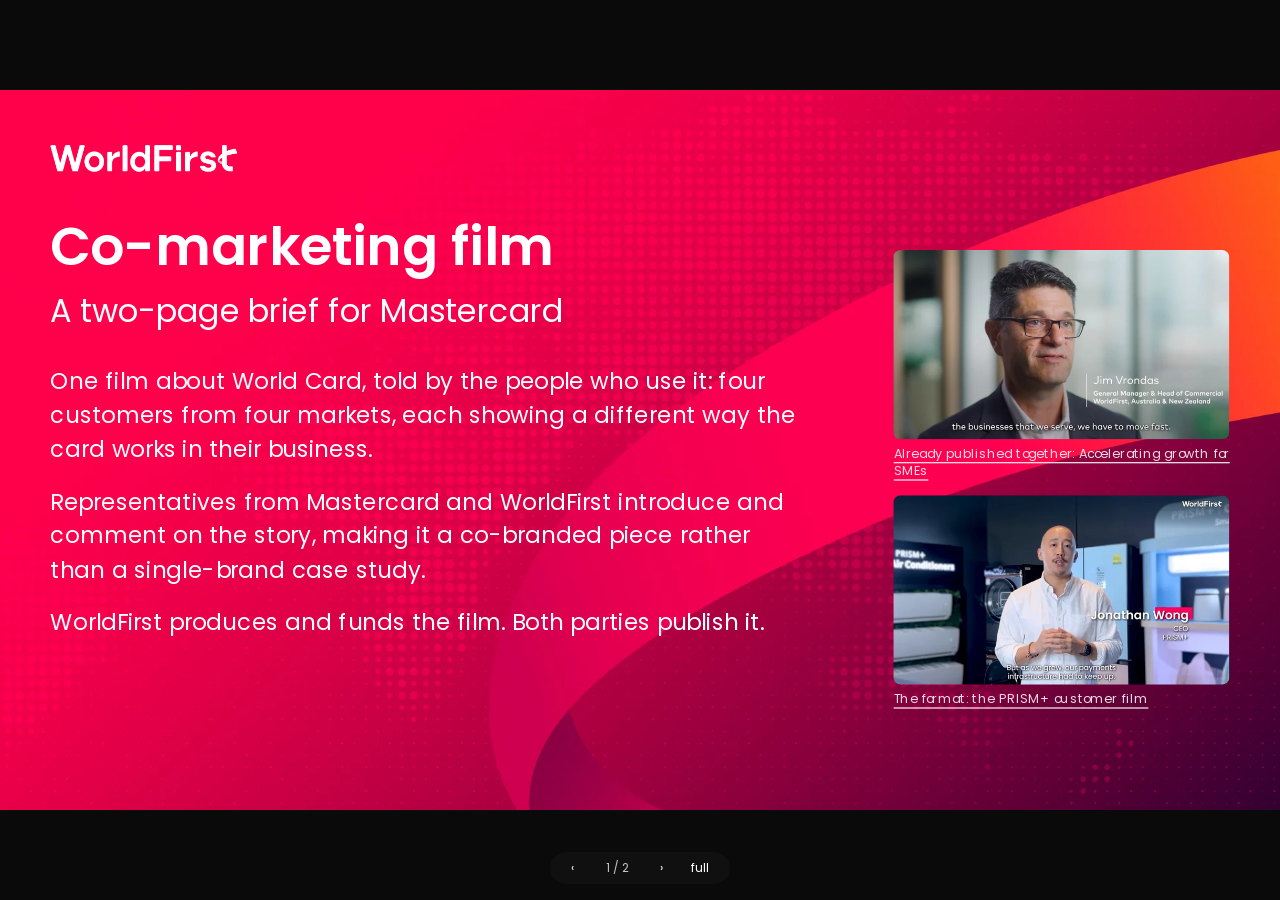
==== brief.html @ 959a9b86 "Two-page brief for Mastercard at /brief.html, linking the films and the full proposal" ====
<!doctype html>
<html lang="en">
<head>
<meta charset="utf-8">
<meta name="viewport" content="width=device-width,initial-scale=1">
<meta name="robots" content="noindex,nofollow">
<title>Co-marketing film — two-page brief</title>
<link rel="stylesheet" href="wf-deck.css">
<style>
  /* brief-only layout, on top of the kit */
  .lead { position: absolute; left: 37.7px; top: 206px; width: 560px; }
  .lead p { margin: 0 0 14px; font-size: 17px; line-height: 1.5; }
  /* the film column rides higher than the text: the title is only 546 wide, so
     the right side of a cover is clear from y=120 */
  .films {
    position: absolute; left: 670.3px; top: 120px; width: 252px;
    display: flex; flex-direction: column; gap: 12px;
  }
  .film { display: block; text-decoration: none; color: inherit; }
  .film .shot {
    width: 252px; aspect-ratio: 16/9; border-radius: 5.5px; overflow: hidden;
    background: var(--wf-panel);
  }
  .film .shot img { width: 100%; height: 100%; max-width: 100%; object-fit: cover; display: block; }
  .film span { display: block; margin-top: 5px; font-size: 9.5px; line-height: 1.35; opacity: .85; }

  .cols { position: absolute; left: 37.7px; top: 104px; width: 884.6px; display: flex; gap: 36px; }
  .col { flex: 1 1 0; min-width: 0; }
  .col h3 {
    margin: 0 0 10px; font-size: 15px; font-weight: 500;
    padding-bottom: 7px; border-bottom: 1px solid var(--rule);
  }
  .col ul { margin: 0; padding: 0; list-style: none; }
  .col li { font-size: 12.5px; line-height: 1.5; margin-bottom: 9px; padding-left: 13px; position: relative; }
  .col li::before { content: '•'; position: absolute; left: 0; }
  .col .d { display: flex; gap: 10px; font-size: 12.5px; line-height: 1.5; margin-bottom: 9px; }
  .col .d b { flex: 0 0 76px; font-weight: 500; }

  .more {
    position: absolute; left: 37.7px; bottom: 44px; width: 884.6px;
    font-size: 11px; opacity: .85;
  }
</style>
</head>
<body>

<div id="deck">

  <!-- 1 · What this is -->
  <section class="slide is-cover bg-cover no-num">
    <h1 class="title" style="top:96px">Co-marketing film</h1>
    <p class="sub" style="top:152px">A two-page brief for Mastercard</p>
    <div class="lead">
        <p>One film about World Card, told by the people who use it: four customers from four
           markets, each showing a different way the card works in their business.</p>
        <p>Representatives from Mastercard and WorldFirst introduce and comment on the story,
           making it a co-branded piece rather than a single-brand case study.</p>
        <p>WorldFirst produces and funds the film. Both parties publish it.</p>
    </div>
    <div class="films">
        <a class="film" href="https://www.linkedin.com/feed/update/urn:li:activity:7482740399548116993" target="_blank" rel="noopener">
          <div class="shot"><img src="assets/ref/mastercard_sme_film.webp" alt=""></div>
          <span>Already published together: Accelerating growth for SMEs</span>
        </a>
        <a class="film" href="https://www.linkedin.com/posts/how-prism-grew-from-a-6-person-startup-to-ugcPost-7438007645384417280-sHbH/" target="_blank" rel="noopener">
          <div class="shot"><img src="assets/ref/prism_customer_film.webp" alt=""></div>
          <span>The format: the PRISM+ customer film</span>
        </a>
    </div>
  </section>

  <!-- 2 · The exchange and the dates -->
  <section class="slide bg-pink no-num">
    <h2 class="title">What each side puts in, and when</h2>
    <div class="cols" style="top:110px">
      <div class="col">
        <h3>WorldFirst provides</h3>
        <ul>
          <li>Production and funding of the film.</li>
          <li>Editing and versioning, including the short-form cuts.</li>
          <li>Publication across WorldFirst social channels, website and newsletter.</li>
          <li>A named project contact throughout.</li>
        </ul>
      </div>
      <div class="col">
        <h3>We ask of Mastercard</h3>
        <ul>
          <li>Agreement to appear as the named partner.</li>
          <li>A contact through whom the Mastercard interviews can be arranged.</li>
          <li>Brand assets, and approval of the final materials.</li>
          <li>Publication on Mastercard channels: optional, and the number is Mastercard's decision.</li>
        </ul>
      </div>
      <div class="col">
        <h3>Key dates</h3>
        <div class="d"><b>21 August</b><span>All interview contacts confirmed on both sides</span></div>
        <div class="d"><b>28 August</b><span>Full production plan issued to Mastercard for review</span></div>
        <div class="d"><b>October</b><span>Publication</span></div>
        <h3 style="margin-top:22px">Mastercard receives</h3>
        <ul>
          <li>Named presence in the film and the short-form cuts.</li>
          <li>The master file and cuts, for use on Mastercard channels.</li>
          <li>Distribution to the WorldFirst audience.</li>
        </ul>
      </div>
    </div>
    <p class="more">Full proposal, 14 slides:
      <a href="https://socialworldfirst.github.io/mastercard-comarketing/">socialworldfirst.github.io/mastercard-comarketing</a></p>
  </section>

</div>

<div id="nav">
  <button data-prev>&lsaquo;</button>
  <span id="counter"></span>
  <button data-next>&rsaquo;</button>
  <button data-full>full</button>
</div>
<div id="grid"></div>

<script src="wf-deck.js"></script>
</body>
</html>
---- wf-deck.css ----
/* ==========================================================================
   WorldFirst deck engine — HTML port of the official WF PPT Template (Intl),
   updated April 2025.

   The stage is exactly 960 x 540 units and 1 unit = 1 px = 1 pt in the PPTX,
   so every coordinate in reference/components.md drops straight in.
   The stage is scaled to the viewport by wf-deck.js.
   ========================================================================== */

@import url('https://fonts.googleapis.com/css2?family=Poppins:wght@400;500;600&display=swap');

:root {
  /* theme "WF 17" */
  --wf-pink:       #FF0051;
  --wf-ink:        #1F2323;
  --wf-white:      #FFFFFF;
  --wf-cream:      #FFFEF6;
  --wf-purple:     #32006D;   /* accent1 */
  --wf-slate:      #484F56;   /* accent2 */
  --wf-lilac:      #D8C9E8;   /* accent3 */
  --wf-grey:       #D5D5D5;   /* accent4 */
  --wf-purple-mid: #8F66C7;   /* accent5 */
  --wf-warmgrey:   #90969A;   /* accent6 */
  --wf-panel:      #ECEDEE;
  --wf-navy:       #041E42;
  --wf-link:       #0095FF;

  --stage-w: 960;
  --stage-h: 540;
  --margin-l: 37.7px;
}

* { box-sizing: border-box; }

html, body {
  margin: 0;
  height: 100%;
  background: #0a0a0a;
  font-family: 'Poppins', -apple-system, BlinkMacSystemFont, 'Helvetica Neue', sans-serif;
  overflow: hidden;
  -webkit-font-smoothing: antialiased;
}

/* ---------- stage ------------------------------------------------------- */

#deck {
  position: fixed;
  inset: 0;
  overflow: hidden;
}

/* Centred by an explicit translate rather than by flex/grid placement, so the
   scale never depends on how the parent lays out an absolutely-positioned child. */
.slide {
  position: absolute;
  left: 50%; top: 50%;
  width: 960px;
  height: 540px;
  overflow: hidden;
  transform: translate(-50%, -50%);
  transform-origin: center center;
  display: none;
  color: var(--wf-white);
  font-weight: 400;
}
.slide.active { display: block; }

/* backgrounds -------------------------------------------------------------
   Placed with the same slight overscan as the template (-0.9, -0.4, 961.4 x 540.8) */
.slide::before {
  content: '';
  position: absolute;
  left: -1px; top: -1px; width: 962px; height: 542px;
  background-size: cover;
  background-position: center;
  z-index: 0;
}
.slide > * { position: relative; z-index: 1; }

.bg-pink::before          { background-image: url('assets/backgrounds/content_pink.webp'); }
.bg-light::before         { background-image: url('assets/backgrounds/content_light.webp'); }
.bg-purple::before        { background-image: url('assets/backgrounds/content_purple.webp'); }
.bg-cover::before         { background-image: url('assets/backgrounds/cover_dark_ribbon.webp'); }
.bg-cover-ship::before    { background-image: url('assets/backgrounds/cover_dark_photo_ship.webp'); }
.bg-cover-sme::before     { background-image: url('assets/backgrounds/cover_dark_photo_sme.webp'); }
.bg-section::before       { background-image: url('assets/backgrounds/section_pink.webp'); }
.bg-section-light::before { background-image: url('assets/backgrounds/section_light.webp'); }
.bg-section-purple::before{ background-image: url('assets/backgrounds/section_purple.webp'); }
.bg-quote::before         { background-image: url('assets/backgrounds/quote_light.webp'); }
.bg-thanks::before        { background-image: url('assets/backgrounds/thankyou_pink.webp'); }

/* light slides flip the ink.
   bg-quote is NOT one of them — the "Quotes (Light)" layout is pink with white text. */
.slide { --rule: rgba(255,255,255,.30); }
.bg-light, .bg-section-light { color: var(--wf-ink); --rule: rgba(31,35,35,.16); }

/* ---------- chrome ------------------------------------------------------ */

/* content slides: logo top-right, 112.3 x 16.3 at (809.9, 44.6) */
.slide > .logo {
  position: absolute;
  left: 809.9px; top: 44.6px; width: 112.3px; height: 16.3px;
  background: url('assets/logos/worldfirst_white.webp') no-repeat center / contain;
}
.bg-light > .logo,
.bg-section-light > .logo,
.bg-section-purple > .logo {
  background-image: url('assets/logos/worldfirst_pink.webp');
}

/* covers and section dividers: logo top-left, 141.1 x 20.5 at (37, 41.1) */
.slide.is-cover > .logo,
.slide.is-section > .logo,
.slide.is-thanks > .logo {
  left: 37px; top: 41.1px; width: 141.1px; height: 20.5px;
}

.slide > .pagenum {
  position: absolute;
  left: 856.9px; top: 491.1px; width: 65px;
  font-size: 10px; line-height: 1.4; opacity: .85;
}

/* ---------- type -------------------------------------------------------- */

.title {
  position: absolute;
  left: var(--margin-l); top: 27.6px; width: 828px;
  margin: 0;
  font-size: 32px; font-weight: 600; line-height: .9;
  letter-spacing: -.005em;
}
/* keep title text clear of the logo */
.title { padding-right: 60px; }

.body {
  position: absolute;
  left: var(--margin-l); top: 104.5px; width: 551.6px;
  margin: 0;
  font-size: 18px; font-weight: 400; line-height: 1.42;
}
.body p { margin: 0 0 14px; }
.body p:last-child { margin-bottom: 0; }
.body ul { margin: 0 0 14px; padding-left: 18px; }
.body li { margin-bottom: 6px; }
.body.wide { width: 786px; }

/* Cover. The cover slides override their layout placeholders: title and subheading
   are ONE text block, 40 then 24, flowing straight on. Do not re-split them into two
   absolutely-positioned boxes and do not take 32/20 from the layout — those defaults
   are unused. Ribbon cover starts at y=180.7, the two photo covers at y=91.4. */
.is-cover .title {
  position: static; display: block;
  margin: 0; padding: 0;
  font-size: 40px; font-weight: 600; line-height: 1.05;
}
.is-cover .sub {
  margin: 0; font-size: 24px; font-weight: 400; line-height: 1.2;
}
.is-cover .title, .is-cover .sub { width: 546.7px; }
.slide.is-cover > .title { position: absolute; left: var(--margin-l); top: 180.7px; }
.slide.is-cover > .sub   { position: absolute; left: var(--margin-l); top: 226.7px; }
.is-cover.title-high > .title { top: 91.4px; width: 374.2px; }
.is-cover.title-high > .sub   { top: 137.4px; width: 374.2px; }

/* Section divider. The title is bottom-anchored so a two-line title grows upward
   instead of running into the subheading, which sits at a fixed 227.
   A one-line title lands on the template's 180.7. */
.is-section .title { top: auto; bottom: 321.5px; width: 497.5px; }
.is-section .sub {
  position: absolute; left: var(--margin-l); top: 227px; width: 442px;
  margin: 0; font-size: 18px; font-weight: 400;
}

/* pull quote — template box is 705.9 x 323.2, which is 7 lines at 40/1.16.
   Longer quotes take .quote.sm (32px, 9 lines). Anything longer is not a pull quote. */
.quote {
  position: absolute;
  left: var(--margin-l); top: 95.7px; width: 705.9px; max-height: 323.2px;
  margin: 0; font-size: 40px; font-weight: 400; line-height: 1.16;
}
.quote.sm { font-size: 32px; line-height: 1.18; }
.is-quote .title { top: 23.4px; font-size: 14px; font-weight: 500; letter-spacing: .1em; text-transform: uppercase; }

/* thank you */
.is-thanks .title {
  top: 246px; left: 0; width: 960px; text-align: center;
  font-size: 40px; line-height: 1;
}

/* ---------- components -------------------------------------------------- */

/* Cards. Two variants, both from the template, both the same shape:
   roundRect 238.1 x 225.3, radius 5.5, no border, linear gradient white -> ECEDEE at 35%.
     .cards         template slide 20 — icon, pink 20pt title, 10pt description
     .cards.simple  template slide 13 — icon, dark 20pt label, no description
   There is no transparent/outlined card in the template. Do not invent one. */
.cards {
  position: absolute;
  left: 94.3px; top: 157.3px;
  display: flex; gap: 27.7px;
}
.card {
  position: relative;
  width: 238.1px; height: 225.3px;
  background: linear-gradient(180deg, #FFFFFF 0%, var(--wf-panel) 35%);
  border-radius: 5.5px;
  text-align: center;
  color: var(--wf-ink);
}
.card .icon {
  position: absolute; left: 0; right: 0; top: 32px; height: 76.8px;
  display: flex; align-items: center; justify-content: center;
}
.card .icon img { max-height: 100%; max-width: 96px; width: auto; }
.card h3 {
  position: absolute; left: 0; right: 0; top: 132.4px;
  margin: 0; font-size: 20px; font-weight: 500; color: var(--wf-pink); line-height: 1.4;
}
.card p {
  position: absolute; left: 24px; right: 24px; top: 171.3px;
  margin: 0; font-size: 10px; line-height: 1.5;
}

/* slide 13 variant: label only, sits lower */
.cards.simple .card h3 { top: 154.5px; color: var(--wf-ink); }

/* stat row — template slide 15. Exactly four stats, unevenly spaced because the
   WorldFirst wordmark sits between the 2nd and 3rd. Column centres are fixed:
   207.8 / 349.3 / 619.3 / 754.5. Icons y=226, numbers y=278.5, captions y=320.7. */
.stats { position: absolute; inset: 0; }
.stat { position: absolute; top: 226px; width: 160px; margin-left: -80px; text-align: center; }
.stat:nth-child(1) { left: 207.8px; }
.stat:nth-child(2) { left: 349.3px; }
.stat:nth-child(3) { left: 619.3px; }
.stat:nth-child(4) { left: 754.5px; }
.stat .icon { height: 41px; }
.stat .icon img { height: 100%; }
.stat b {
  position: absolute; left: 0; right: 0; top: 52.5px;
  font-size: 28px; font-weight: 400; line-height: 1.35;
}
.stat span {
  position: absolute; left: 0; right: 0; top: 94.7px;
  font-size: 10px; line-height: 1.6; opacity: .9;
}
/* centre wordmark — template slide 15: 140.2 x 20.4 at (411.2, 236.8) */
.stats .wordmark {
  position: absolute; left: 411.2px; top: 236.8px; width: 140.2px; height: 20.4px;
  background: url('assets/logos/worldfirst_white.webp') no-repeat center / contain;
}

/* the recurring circle motif: 391.2 dia centred at (479.6, 251.8) */
.circle-motif {
  position: absolute;
  left: 284.4px; top: 56.2px; width: 391.2px; height: 391.2px;
  border-radius: 50%;
  border: 1px solid rgba(255,255,255,.45);
}
.circle-motif.filled { background: var(--wf-panel); border: none; }

/* icon row — template slide 14: labels 141.9 wide at x=109.1 / 306.6 / 502.9 / 701.1,
   y=202; icons ~55 tall centred on each column at y=271.5 */
.iconrow {
  position: absolute;
  left: 109.1px; top: 202px; width: 733.9px; height: 130px;
  display: flex; justify-content: space-between; text-align: center;
}
.iconrow .item { position: relative; width: 141.9px; }
.iconrow .item span {
  position: absolute; left: 0; right: 0; top: 0;
  font-size: 16px; font-weight: 500; line-height: 1.4;
}
.iconrow .item img { position: absolute; left: 50%; top: 69.5px; height: 55px; transform: translateX(-50%); }

/* people row — template slide 21: avatars 71.8 at x=76 / 369.8 / 658.6, y=223.2;
   text block 127.6 wide starting 88.8 right of each avatar, y=234.3 */
.people { position: absolute; inset: 0; }
.person { position: absolute; top: 223.2px; }
.person:nth-child(1) { left: 76px; }
.person:nth-child(2) { left: 369.8px; }
.person:nth-child(3) { left: 658.6px; }
.person .avatar {
  position: absolute; left: 0; top: 0;
  width: 71.8px; height: 71.8px; border-radius: 50%;
  background: var(--wf-panel) center / cover;
}
.person .who { position: absolute; left: 88.8px; top: 11.1px; width: 127.6px; }
.person b { display: block; font-size: 20px; font-weight: 400; line-height: 1.3; }
.person span { display: block; font-size: 12px; margin-top: 2px; opacity: .9; }

/* timeline — template slide 27 */
.timeline { position: absolute; left: 48.4px; top: 176.4px; width: 800px; height: 271.7px; }
.timeline .rules { position: absolute; inset: 0; display: flex; }
.timeline .rules div {
  flex: 1;
  border-left: 1px solid currentColor;
  padding: 0 0 0 10.2px;
  font-size: 14px;
}
.timeline .bars { position: absolute; left: 2px; top: 40px; right: 0; }
.timeline .bar {
  height: 36.4px; margin-bottom: 4px;
  border-radius: 4.6px;   /* roundRect adj 12630 */
  /* the template's <a:ln> is noFill — the bars have no outline */
  display: flex; align-items: center; padding-left: 20px;
  font-size: 14px; color: var(--wf-white);
}
.timeline .bar.p1 { background: var(--wf-purple); }
.timeline .bar.p2 { background: var(--wf-purple-mid); }
.timeline .bar.p3 { background: var(--wf-lilac); color: var(--wf-ink); }
.timeline .bar.p4 { background: var(--wf-warmgrey); }
.timeline .bar.p5 { background: var(--wf-grey); color: var(--wf-ink); }

/* image placeholders — template slides 12, 29, 30, 31.
   Plain 3-up (slide 31): 288.9 x 362.2 at y=104.6, x = 38 / 335.1 / 633.
   With captions (slide 12): drops to y=124.3 x 342.6, captions on the 94.3 line. */
.figs { position: absolute; display: flex; gap: 8.2px; }
.figs.three { left: 38px; top: 104.6px; }
.figs.three .fig { width: 288.9px; height: 362.2px; }
.figs.three.capped { top: 124.3px; }
.figs.three.capped .fig { height: 342.6px; }
.figs .col { position: relative; width: 288.9px; }
.figs .col .cap { position: absolute; top: -30px; left: 0; font-size: 20px; font-weight: 500; }
.fig {
  background: #B9BDC4 center / cover;
  border-radius: 10px;
  overflow: hidden;
}
.fig img { width: 100%; height: 100%; object-fit: cover; display: block; }
.figs .cap { font-size: 16px; font-weight: 500; }

/* agenda — template slide 5: items at x=471.5, y=185 / 268.3 / 355, w=280.7 */
.agenda { position: absolute; left: 471.5px; top: 185px; width: 280.7px; }
.agenda .item { height: 85px; }
.agenda .item b { display: block; font-size: 32px; font-weight: 400; line-height: 1.2; }
.agenda .item span { display: block; font-size: 12px; margin-top: 4px; opacity: .9; }

/* generic panel */
.panel {
  background: var(--wf-panel);
  border-radius: 5.5px;
  color: var(--wf-ink);
}

/* Table. The template has no table slide, so this is built from template primitives
   only: the timeline's 1px currentColor rules, the body type scale, and no fill.
   Never give it a coloured header band or zebra rows — the background carries the
   brand, the data does not. */
.tbl {
  position: absolute;
  left: var(--margin-l); top: 150px; width: 551.6px;
  font-size: 14px; line-height: 1.35;
}
.tbl.wide { width: 884.6px; }
.tbl .tr {
  display: flex; align-items: baseline; gap: 14px;
  padding: 8px 0;
  border-bottom: 1px solid var(--rule);
}
.tbl .tr > span { flex: 1; }
.tbl .tr > span:first-child { flex: 0 0 132px; font-weight: 500; }
.tbl.wide .tr > span:first-child { flex: 0 0 176px; }
/* for label columns that would otherwise wrap and grow the row height */
.tbl.lbl-wide .tr > span:first-child { flex: 0 0 240px; }
.tbl .tr.th {
  font-size: 12px; font-weight: 500; opacity: .68;
  padding-bottom: 6px;
}
.tbl .tr.th > span { font-weight: 500; }
/* value emphasis by weight, not by colour — reads on pink, light and purple alike */
.tbl .y { font-weight: 500; }
.tbl .tr > span:not(.y):not(:first-child) { opacity: .82; }

/* Links. Never the browser blue — inherit the slide's ink so a link reads the
   same on pink, light and purple, and carry the emphasis in the underline. */
.slide a {
  color: inherit;
  text-decoration: underline;
  text-underline-offset: 2.5px;
  text-decoration-thickness: 1px;
}
.slide a:hover { text-decoration-thickness: 2px; }

/* Reference cards: a thumbnail with a caption beneath. Two or three across.
   The image sits on the template's panel grey so a dark still has an edge. */
.refs {
  position: absolute;
  left: var(--margin-l); top: 150px; width: 884.6px;
  display: flex; gap: 24px;
}
/* min-width:0 is required: a flex item defaults to min-width:auto and will not
   shrink below its image's intrinsic width, which blows the row past the stage.
   The anchor must be a block, or width:100% inside it has no definite basis. */
.refs .ref { flex: 1 1 0; min-width: 0; }
.refs .ref > a { display: block; text-decoration: none; }
.refs .shot {
  width: 100%; aspect-ratio: 16 / 9;
  background: var(--wf-panel);
  border-radius: 5.5px;
  overflow: hidden;
}
.refs .shot img {
  width: 100%; height: 100%; max-width: 100%;
  object-fit: cover; display: block;
}
.refs h3 {
  margin: 12px 0 4px;
  font-size: 16px; font-weight: 500; line-height: 1.25;
}
.refs p { margin: 0; font-size: 11px; line-height: 1.5; opacity: .85; }

/* footnote under a table or figure */
.note {
  position: absolute;
  left: var(--margin-l); bottom: 46px; width: 700px;
  margin: 0; font-size: 11px; line-height: 1.5; opacity: .72;
}

/* a block of legal or quoted copy, sitting on the template's panel surface */
.quotebox {
  position: absolute;
  left: var(--margin-l); top: 210px; width: 884.6px;
  background: var(--wf-panel); color: var(--wf-ink);
  border-radius: 5.5px;
  padding: 22px 26px;
  font-size: 14px; line-height: 1.6;
}

/* ---------- navigation chrome ------------------------------------------ */

#nav {
  position: fixed; bottom: 16px; left: 50%; transform: translateX(-50%);
  display: flex; align-items: center; gap: 14px;
  padding: 7px 14px; border-radius: 999px;
  background: rgba(20,20,20,.72);
  backdrop-filter: blur(10px);
  font-size: 12px; color: #fff;
  opacity: 0; transition: opacity .25s;
  z-index: 50;
}
#deck:hover ~ #nav, #nav:hover, #nav.show { opacity: 1; }
#nav button {
  all: unset; cursor: pointer; padding: 2px 7px; border-radius: 5px; line-height: 1;
}
#nav button:hover { background: rgba(255,255,255,.14); }
#counter { font-variant-numeric: tabular-nums; opacity: .75; min-width: 44px; text-align: center; }

/* overview grid */
#grid {
  position: fixed; inset: 0; z-index: 60;
  background: #0d0d0d; overflow-y: auto;
  display: none; padding: 28px;
  grid-template-columns: repeat(auto-fill, minmax(240px, 1fr));
  gap: 16px;
}
#grid.show { display: grid; }
#grid .thumb { position: relative; cursor: pointer; border-radius: 4px; overflow: hidden; }
#grid .thumb .holder { width: 100%; aspect-ratio: 16/9; position: relative; overflow: hidden; }
#grid .thumb .holder .slide {
  display: block; position: absolute; left: 0; top: 0;
  transform: scale(0);              /* fitGrid replaces this once measurable */
  transform-origin: top left; pointer-events: none;
}
#grid .thumb .lbl {
  position: absolute; left: 6px; bottom: 5px;
  font-size: 10px; color: #fff; text-shadow: 0 1px 3px rgba(0,0,0,.7);
}
#grid .thumb:hover { outline: 2px solid var(--wf-pink); }

/* ---------- edit mode --------------------------------------------------- */

body.editing #nav { opacity: 1; }
body.editing [contenteditable] {
  outline: 1px dashed rgba(127,127,127,.55);
  outline-offset: 3px;
  border-radius: 2px;
  cursor: text;
}
body.editing [contenteditable]:hover  { outline-color: rgba(127,127,127,.9); }
body.editing [contenteditable]:focus  {
  outline: 2px solid var(--wf-pink);
  background: rgba(255,255,255,.10);
}
.slide-tools {
  position: absolute; right: 10px; bottom: 8px;
  display: flex; gap: 5px; z-index: 20;
}
.slide-tools button {
  all: unset;
  width: 22px; height: 22px; line-height: 22px; text-align: center;
  border-radius: 4px; cursor: pointer;
  background: rgba(0,0,0,.42); color: #fff;
  font: 500 13px 'Poppins', sans-serif;
}
.slide-tools button:hover { background: var(--wf-pink); }

/* ---------- pinned comments -------------------------------------------- */

body.commenting #deck { cursor: crosshair; }
body.commenting #nav { opacity: 1; }

.wf-pin {
  position: absolute; z-index: 30;
  display: flex; align-items: flex-start; gap: 7px;
  cursor: pointer;
  /* the dot's point is the anchor, so the pin hangs down-right of the click */
  transform: translate(-2px, -2px);
}
.wf-pin-dot {
  flex: 0 0 auto;
  width: 20px; height: 20px; line-height: 20px; text-align: center;
  border-radius: 50% 50% 50% 2px;
  background: var(--wf-pink); color: #fff;
  font: 500 11px 'Poppins', sans-serif;
  box-shadow: 0 1px 5px rgba(0,0,0,.35);
}
.wf-pin-body {
  max-width: 210px;
  padding: 6px 9px; border-radius: 5px;
  background: rgba(18,18,18,.92); color: #fff;
  font: 400 11px/1.45 'Poppins', 'PingFang SC', 'Noto Sans SC', sans-serif;
  box-shadow: 0 2px 10px rgba(0,0,0,.3);
  opacity: 0; transform: translateY(-2px);
  transition: opacity .14s;
  pointer-events: none;
}
.wf-pin:hover .wf-pin-body,
body.commenting .wf-pin-body { opacity: 1; }

#nav [data-copy] { background: var(--wf-pink); }
#nav [data-copy]:hover { background: #ff3d78; }

@media print { #nav, #grid, .slide-tools { display: none !important; } }
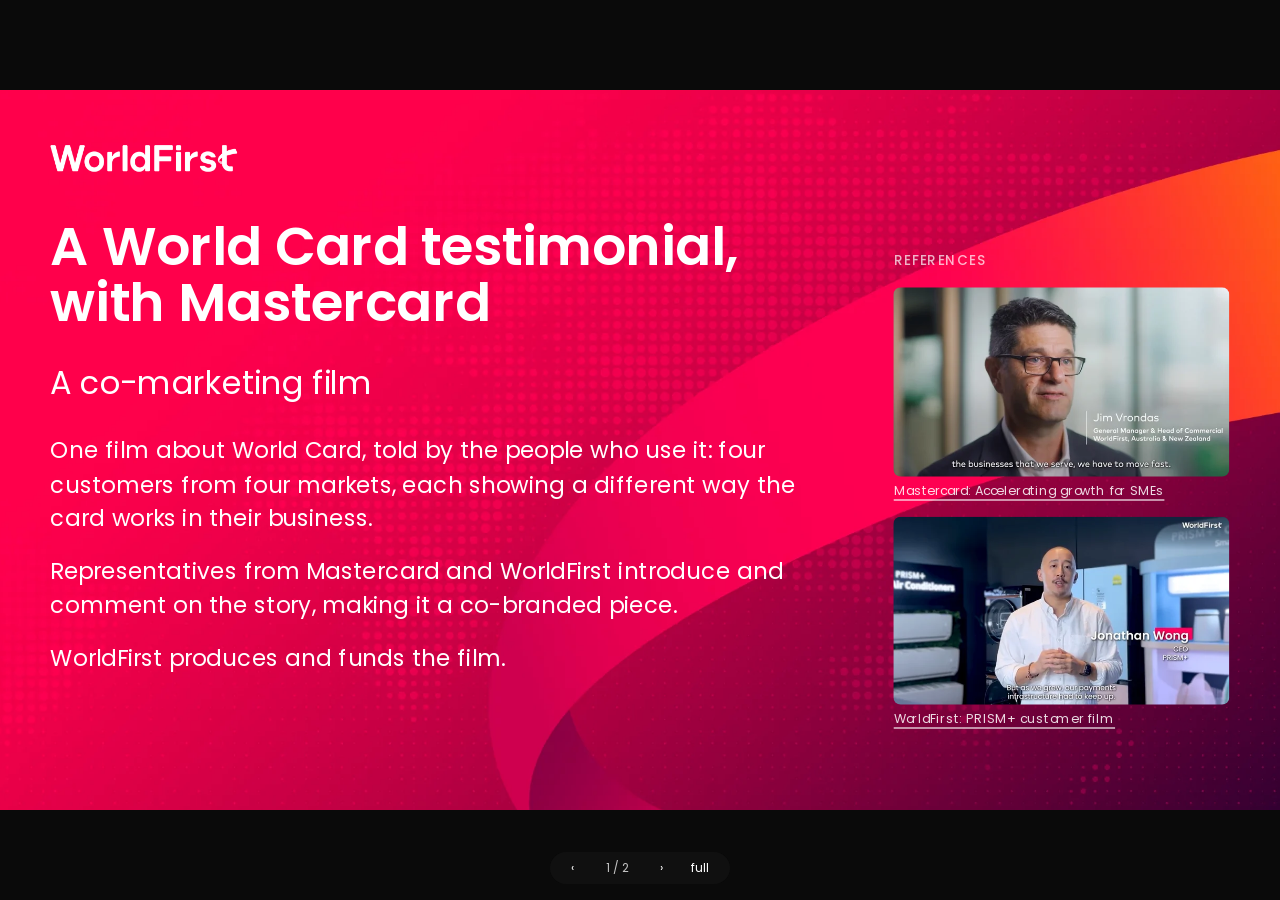
==== commit 9ddada8c: "Brief marks: testimonial-first title, references label, drop dates, soften publication line" ====
--- a/brief.html
+++ b/brief.html
@@ -8,13 +8,17 @@
 <link rel="stylesheet" href="wf-deck.css">
 <style>
   /* brief-only layout, on top of the kit */
-  .lead { position: absolute; left: 37.7px; top: 206px; width: 560px; }
+  .lead { position: absolute; left: 37.7px; top: 258px; width: 560px; }
   .lead p { margin: 0 0 14px; font-size: 17px; line-height: 1.5; }
   /* the film column rides higher than the text: the title is only 546 wide, so
      the right side of a cover is clear from y=120 */
   .films {
     position: absolute; left: 670.3px; top: 120px; width: 252px;
     display: flex; flex-direction: column; gap: 12px;
+  }
+  .films .cap {
+    font-size: 10px; font-weight: 500; letter-spacing: .08em;
+    text-transform: uppercase; opacity: .7; margin: 0;
   }
   .film { display: block; text-decoration: none; color: inherit; }
   .film .shot {
@@ -48,30 +52,31 @@
 
   <!-- 1 · What this is -->
   <section class="slide is-cover bg-cover no-num">
-    <h1 class="title" style="top:96px">Co-marketing film</h1>
-    <p class="sub" style="top:152px">A two-page brief for Mastercard</p>
+    <h1 class="title" style="top:96px;width:600px">A World Card testimonial, with Mastercard</h1>
+    <p class="sub" style="top:206px">A co-marketing film</p>
     <div class="lead">
         <p>One film about World Card, told by the people who use it: four customers from four
            markets, each showing a different way the card works in their business.</p>
         <p>Representatives from Mastercard and WorldFirst introduce and comment on the story,
-           making it a co-branded piece rather than a single-brand case study.</p>
-        <p>WorldFirst produces and funds the film. Both parties publish it.</p>
+           making it a co-branded piece.</p>
+        <p>WorldFirst produces and funds the film.</p>
     </div>
     <div class="films">
+        <p class="cap">References</p>
         <a class="film" href="https://www.linkedin.com/feed/update/urn:li:activity:7482740399548116993" target="_blank" rel="noopener">
           <div class="shot"><img src="assets/ref/mastercard_sme_film.webp" alt=""></div>
-          <span>Already published together: Accelerating growth for SMEs</span>
+          <span>Mastercard: Accelerating growth for SMEs</span>
         </a>
         <a class="film" href="https://www.linkedin.com/posts/how-prism-grew-from-a-6-person-startup-to-ugcPost-7438007645384417280-sHbH/" target="_blank" rel="noopener">
           <div class="shot"><img src="assets/ref/prism_customer_film.webp" alt=""></div>
-          <span>The format: the PRISM+ customer film</span>
+          <span>WorldFirst: PRISM+ customer film</span>
         </a>
     </div>
   </section>
 
   <!-- 2 · The exchange and the dates -->
   <section class="slide bg-pink no-num">
-    <h2 class="title">What each side puts in, and when</h2>
+    <h2 class="title">Contributions</h2>
     <div class="cols" style="top:110px">
       <div class="col">
         <h3>WorldFirst provides</h3>
@@ -88,15 +93,11 @@
           <li>Agreement to appear as the named partner.</li>
           <li>A contact through whom the Mastercard interviews can be arranged.</li>
           <li>Brand assets, and approval of the final materials.</li>
-          <li>Publication on Mastercard channels: optional, and the number is Mastercard's decision.</li>
+          <li>Publication on Mastercard channels, at Mastercard's discretion.</li>
         </ul>
       </div>
       <div class="col">
-        <h3>Key dates</h3>
-        <div class="d"><b>21 August</b><span>All interview contacts confirmed on both sides</span></div>
-        <div class="d"><b>28 August</b><span>Full production plan issued to Mastercard for review</span></div>
-        <div class="d"><b>October</b><span>Publication</span></div>
-        <h3 style="margin-top:22px">Mastercard receives</h3>
+        <h3>Mastercard receives</h3>
         <ul>
           <li>Named presence in the film and the short-form cuts.</li>
           <li>The master file and cuts, for use on Mastercard channels.</li>
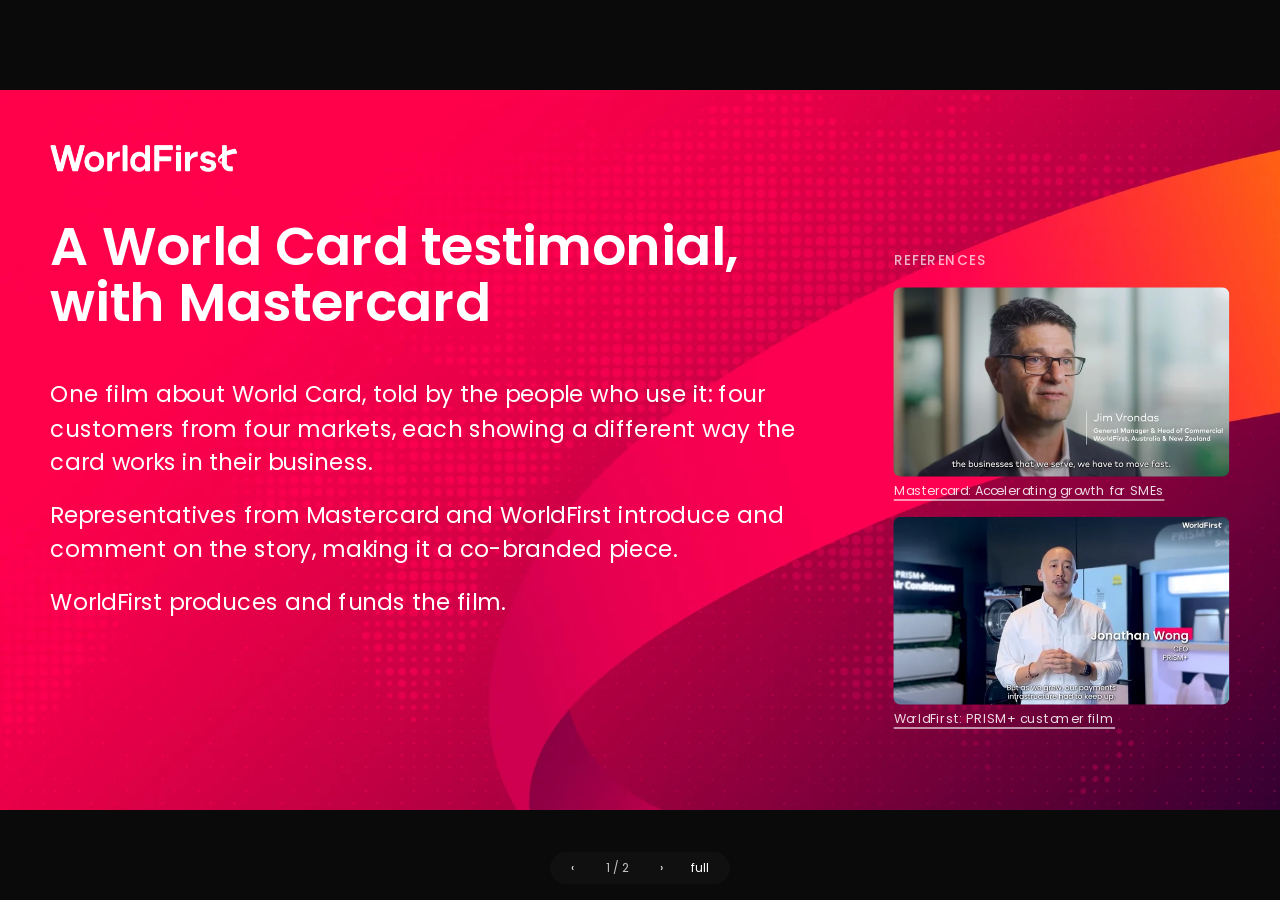
==== commit 6e6885ee: "Brief: drop co-marketing sub line; add brief_to_pptx exporter" ====
--- a/brief.html
+++ b/brief.html
@@ -8,7 +8,7 @@
 <link rel="stylesheet" href="wf-deck.css">
 <style>
   /* brief-only layout, on top of the kit */
-  .lead { position: absolute; left: 37.7px; top: 258px; width: 560px; }
+  .lead { position: absolute; left: 37.7px; top: 216px; width: 560px; }
   .lead p { margin: 0 0 14px; font-size: 17px; line-height: 1.5; }
   /* the film column rides higher than the text: the title is only 546 wide, so
      the right side of a cover is clear from y=120 */
@@ -53,7 +53,6 @@
   <!-- 1 · What this is -->
   <section class="slide is-cover bg-cover no-num">
     <h1 class="title" style="top:96px;width:600px">A World Card testimonial, with Mastercard</h1>
-    <p class="sub" style="top:206px">A co-marketing film</p>
     <div class="lead">
         <p>One film about World Card, told by the people who use it: four customers from four
            markets, each showing a different way the card works in their business.</p>
